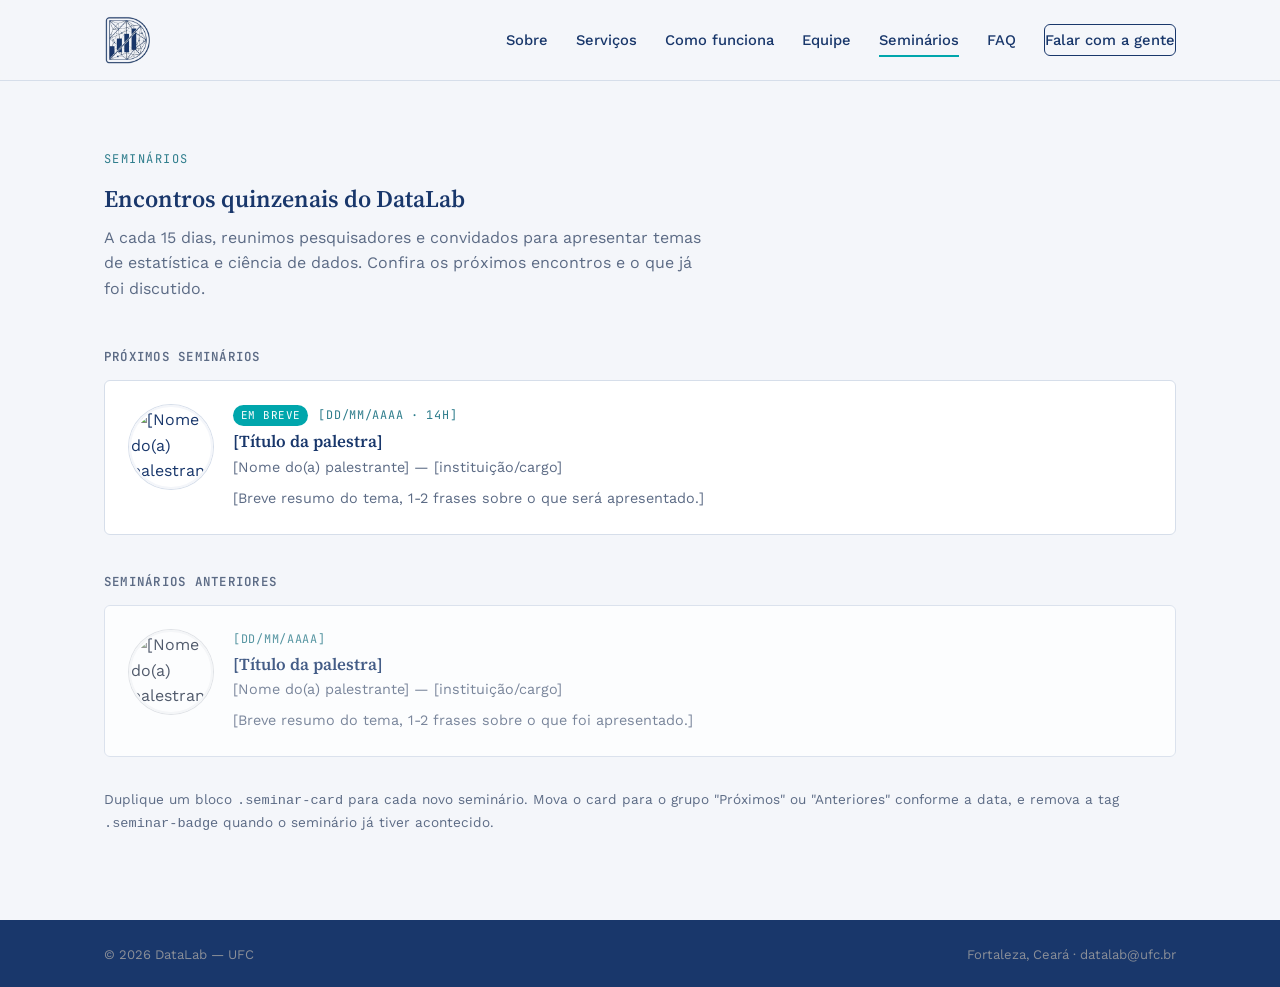
==== seminarios.html @ b123d824 "Add files via upload" ====
<!DOCTYPE html>
<html lang="pt-BR">
<head>
  <meta charset="UTF-8" />
  <meta name="viewport" content="width=device-width, initial-scale=1.0" />
  <title>Seminários – DataLab</title>
  <meta name="description" content="Seminários quinzenais do DataLab: palestrantes, temas e datas dos encontros." />
  <link rel="preconnect" href="https://fonts.googleapis.com" />
  <link rel="preconnect" href="https://fonts.gstatic.com" crossorigin />
  <link href="https://fonts.googleapis.com/css2?family=Source+Serif+4:wght@500;600;700&family=Work+Sans:wght@400;500;600;700&family=JetBrains+Mono:wght@400;500&display=swap" rel="stylesheet" />
  <link rel="stylesheet" href="style.css" />
</head>
<body>

  <a href="#main-content" class="skip-link">Pular para o conteúdo</a>

  <header class="nav-wrap" id="top">
    <nav class="nav container">
      <a href="index.html" class="nav-logo" aria-label="DataLab – início">
        <img src="imagens/datalab-icon.png" alt="DataLab" class="logo-full" />
      </a>
      <button class="nav-toggle" aria-label="Abrir menu de navegação" aria-expanded="false">
        <span></span><span></span><span></span>
      </button>
      <ul class="nav-links" role="list">
        <li><a href="index.html#sobre">Sobre</a></li>
        <li><a href="index.html#servicos">Serviços</a></li>
        <li><a href="index.html#processo">Como funciona</a></li>
        <li><a href="index.html#equipe">Equipe</a></li>
        <li><a href="seminarios.html" class="active">Seminários</a></li>
        <li><a href="index.html#faq">FAQ</a></li>
        <li><a href="index.html#contato" class="nav-cta">Falar com a gente</a></li>
      </ul>
    </nav>
  </header>

  <main id="main-content">

    <section class="seminars-header">
      <div class="container">
        <span class="eyebrow">Seminários</span>
        <h1>Encontros quinzenais do DataLab</h1>
        <p style="max-width:60ch;">A cada 15 dias, reunimos pesquisadores e convidados para apresentar temas de estatística e ciência de dados. Confira os próximos encontros e o que já foi discutido.</p>
      </div>
    </section>

    <section style="border-top:none; padding-top:0;">
      <div class="container">

        <h2 class="seminars-group-title">Próximos seminários</h2>

        <div class="seminar-card">
          <img class="seminar-photo" src="imagens/palestrante-exemplo-1.jpg" alt="[Nome do(a) palestrante]" />
          <div class="seminar-body">
            <div class="seminar-meta">
              <span class="seminar-badge">Em breve</span>
              <span>[dd/mm/aaaa · 14h]</span>
            </div>
            <h3>[Título da palestra]</h3>
            <p class="seminar-speaker">[Nome do(a) palestrante] — [instituição/cargo]</p>
            <p class="seminar-desc">[Breve resumo do tema, 1-2 frases sobre o que será apresentado.]</p>
          </div>
        </div>

        <h2 class="seminars-group-title">Seminários anteriores</h2>

        <div class="seminar-card is-past">
          <img class="seminar-photo" src="imagens/palestrante-exemplo-2.jpg" alt="[Nome do(a) palestrante]" />
          <div class="seminar-body">
            <div class="seminar-meta">
              <span>[dd/mm/aaaa]</span>
            </div>
            <h3>[Título da palestra]</h3>
            <p class="seminar-speaker">[Nome do(a) palestrante] — [instituição/cargo]</p>
            <p class="seminar-desc">[Breve resumo do tema, 1-2 frases sobre o que foi apresentado.]</p>
          </div>
        </div>

        <p style="margin-top:32px;font-size:.85rem;">Duplique um bloco <code>.seminar-card</code> para cada novo seminário. Mova o card para o grupo "Próximos" ou "Anteriores" conforme a data, e remova a tag <code>.seminar-badge</code> quando o seminário já tiver acontecido.</p>

      </div>
    </section>

  </main>

  <footer class="site-footer">
    <div class="container footer-row">
      <span>© <span id="ano"></span> DataLab — UFC</span>
      <span>Fortaleza, Ceará · datalab@ufc.br</span>
    </div>
  </footer>

  <script src="main.js"></script>
</body>
</html>
---- style.css ----
/* ============================================================
   DESIGN TOKENS
   Troque estas variáveis para adaptar a identidade visual.
   ============================================================ */
:root {
  /* Cor — paleta DataLab, derivada do azul-marinho do logo (#19376B) */
  --ink:      #19376B; /* azul-marinho do logo — texto principal, fundo escuro */
  --paper:    #F4F6FA; /* branco levemente azulado */
  --white:    #FFFFFF;
  --signal:   #00A6AC; /* ciano vibrante — destaque "dados/tech" (use com moderação) */
  --teal:     #2E7D8C; /* azul-petróleo — destaque secundário / links */
  --line:     #D6DEEA; /* bordas finas, tom frio */
  --muted:    #5C6B85; /* texto secundário, azul acinzentado */

  /* Tipografia */
  --font-display: "Source Serif 4", Georgia, serif;
  --font-body:    "Work Sans", -apple-system, sans-serif;
  --font-mono:    "JetBrains Mono", ui-monospace, monospace;

  /* Layout */
  --container: 1120px;
  --radius: 6px;
  --shadow: 0 8px 24px rgba(25, 55, 107, .08);
  --shadow-lg: 0 16px 40px rgba(25, 55, 107, .14);
}

* { box-sizing: border-box; }
html { scroll-behavior: smooth; }
body {
  margin: 0;
  background: var(--paper);
  color: var(--ink);
  font-family: var(--font-body);
  font-size: 16px;
  line-height: 1.6;
  -webkit-font-smoothing: antialiased;
}

img { max-width: 100%; height: auto; }

@media (prefers-reduced-motion: reduce) {
  html { scroll-behavior: auto; }
  * { animation-duration: 0.01ms !important; transition-duration: 0.01ms !important; }
}

.container { max-width: var(--container); margin: 0 auto; padding: 0 24px; }

a { color: var(--teal); }
a:focus-visible, button:focus-visible { outline: 2px solid var(--signal); outline-offset: 2px; }

.skip-link {
  position: absolute; left: -999px; top: 0; background: var(--ink); color: var(--white);
  padding: 10px 16px; z-index: 100;
}
.skip-link:focus { left: 16px; top: 16px; }

h1, h2, h3 { font-family: var(--font-display); font-weight: 600; line-height: 1.15; margin: 0 0 .5em; }
p { margin: 0 0 1em; color: var(--muted); }

.eyebrow {
  font-family: var(--font-mono); font-size: .75rem; letter-spacing: .12em; text-transform: uppercase;
  color: var(--teal); display: inline-block; margin-bottom: 12px;
}

.btn {
  display: inline-flex; align-items: center; gap: 8px; padding: 12px 22px;
  border-radius: var(--radius); font-family: var(--font-body); font-weight: 600;
  text-decoration: none; border: 1px solid var(--ink); cursor: pointer; font-size: .95rem;
  transition: transform .15s ease, background .15s ease, box-shadow .15s ease;
}
.btn-primary { background: var(--ink); color: var(--white); box-shadow: 0 1px 2px rgba(25,55,107,.2); }
.btn-primary:hover { background: var(--teal); border-color: var(--teal); transform: translateY(-1px); box-shadow: var(--shadow); }
.btn-outline { background: transparent; color: var(--ink); }
.btn-outline:hover { background: var(--ink); color: var(--white); transform: translateY(-1px); }
.btn-sm { padding: 8px 16px; font-size: .85rem; }

/* ── NAV ─────────────────────────────────────────────────── */
.nav-wrap { position: sticky; top: 0; z-index: 50; background: rgba(244,246,250,.86); backdrop-filter: blur(8px); border-bottom: 1px solid var(--line); }
.nav { display: flex; align-items: center; justify-content: space-between; padding: 16px 24px; }
.nav-logo {
  display: flex;
  align-items: center;
  text-decoration: none;
  color: var(--ink);
}

.logo-full {
  height: 48px;
  width: auto;
  object-fit: contain;
  display: block;
}

.logo-img {
  height: 24px;
  width: 24px;
  object-fit: contain;
  display: block;
  margin-bottom: 1px;
}

.logo-text {
  font-family: var(--font-display);
  font-weight: 600;
  font-size: 1.15rem;
  margin-left: -1px;
  margin-bottom: -6px;
}

.nav-links { list-style: none; display: flex; gap: 28px; margin: 0; padding: 0; align-items: center; }
.nav-links a { color: var(--ink); text-decoration: none; font-size: .92rem; font-weight: 500; padding: 6px 0; border-bottom: 2px solid transparent; transition: border-color .15s ease; }
.nav-links a:hover, .nav-links a.active { border-bottom-color: var(--signal); }
.nav-cta { border: 1px solid var(--ink) !important; padding: 8px 16px; border-radius: var(--radius); }

.nav-toggle { display: none; flex-direction: column; gap: 5px; background: none; border: none; cursor: pointer; padding: 6px; }
.nav-toggle span { width: 22px; height: 2px; background: var(--ink); }

@media (max-width: 860px) {
  .nav-toggle { display: flex; }
  .nav-links {
    position: absolute; top: 100%; left: 0; right: 0; flex-direction: column; align-items: flex-start;
    background: var(--paper); border-bottom: 1px solid var(--line); padding: 16px 24px; gap: 14px;
    display: none;
  }
  .nav-links.open { display: flex; }
}

/* ── HERO ────────────────────────────────────────────────── */
.hero {
  padding: 104px 0 0;
  position: relative;
  background-image: radial-gradient(var(--line) 1.5px, transparent 1.5px);
  background-size: 28px 28px;
}
.hero .container { position: relative; padding-bottom: 0; }
.hero-content { max-width: 62ch; }
.hero h1 { font-size: clamp(2.2rem, 4.5vw, 3.4rem); max-width: 15ch; }
.hero-lede { font-size: 1.15rem; max-width: 48ch; }
.hero-actions { display: flex; gap: 14px; margin-top: 8px; flex-wrap: wrap; }

/* Elemento-assinatura: faixa horizontal estilo "recibo/planilha" */
.hero-stats {
  margin-top: 56px;
  border-top: 1px solid var(--ink);
  border-bottom: 1px solid var(--ink);
  display: flex; flex-wrap: wrap;
  font-family: var(--font-mono);
  background: rgba(255,255,255,.5);
}
.hero-stat {
  flex: 1 1 220px;
  padding: 18px 24px;
  border-left: 1px dashed var(--line);
}
.hero-stat:first-child { border-left: none; }
.hero-stat-label {
  display: block; font-size: .72rem; color: var(--muted);
  text-transform: uppercase; letter-spacing: .08em; margin-bottom: 6px;
}
.hero-stat-value { display: block; font-weight: 600; color: var(--ink); font-size: .95rem; }

@media (max-width: 700px) {
  .hero-stat { flex: 1 1 100%; border-left: none; border-top: 1px dashed var(--line); }
  .hero-stat:first-child { border-top: none; }
}

/* ── SECTIONS ────────────────────────────────────────────── */
section { padding: 72px 0; border-top: 1px solid var(--line); }
.section-head { max-width: 60ch; margin-bottom: 40px; }

.reveal { opacity: 0; transform: translateY(14px); transition: opacity .5s ease, transform .5s ease; }
.reveal.visible { opacity: 1; transform: none; }

.sobre-grid { display: grid; grid-template-columns: .9fr 1.1fr; gap: 48px; }
@media (max-width: 860px) { .sobre-grid { grid-template-columns: 1fr; } }

.grid-3 { display: grid; grid-template-columns: repeat(3, 1fr); gap: 20px; }
.card {
  background: var(--white); padding: 32px 28px; border: 1px solid var(--line); border-radius: var(--radius);
  transition: box-shadow .2s ease, transform .2s ease;
}
.card:hover { box-shadow: var(--shadow); transform: translateY(-3px); }
.card h3 { font-size: 1.15rem; }
@media (max-width: 860px) { .grid-3 { grid-template-columns: 1fr; } }

/* Processo — numeração se justifica: é uma sequência real de etapas */
.process-list { list-style: none; margin: 0; padding: 0; display: grid; gap: 0; }
.process-item {
  display: grid; grid-template-columns: 64px 1fr; gap: 20px; padding: 24px 0;
  border-top: 1px solid var(--line);
}
.process-item:last-child { border-bottom: 1px solid var(--line); }
.process-num { font-family: var(--font-mono); color: var(--signal); font-size: 1.1rem; }
.process-item h3 { font-size: 1.05rem; margin-bottom: 4px; }

.grid-team { display: grid; grid-template-columns: repeat(3, 1fr); gap: 32px; }
.team-card .avatar {
  width: 100%; aspect-ratio: 1; border-radius: var(--radius); background: var(--ink);
  display: flex; align-items: center; justify-content: center;
  color: var(--paper); font-family: var(--font-mono); font-size: 1.6rem;
}
.team-card h3 { font-size: 1rem; margin: 14px 0 2px; }
.team-role { font-family: var(--font-mono); font-size: .78rem; color: var(--teal); text-transform: uppercase; letter-spacing: .06em; }

.avatar-img {
  width: 100%;
  aspect-ratio: 1;
  object-fit: cover;
  border-radius: var(--radius);
  display: block;
  transition: transform .3s ease;
}
.team-card:hover .avatar-img { transform: scale(1.03); }

@media (max-width: 700px) { .grid-team { grid-template-columns: 1fr 1fr; } }

.faq-item { border-top: 1px solid var(--line); padding: 20px 0; }
.faq-item:last-child { border-bottom: 1px solid var(--line); }
.faq-item summary { cursor: pointer; font-weight: 600; list-style: none; display: flex; justify-content: space-between; }
.faq-item summary::-webkit-details-marker { display: none; }
.faq-item summary::after { content: "+"; font-family: var(--font-mono); color: var(--signal); }
.faq-item[open] summary::after { content: "–"; }
.faq-item p { margin-top: 12px; }

.contato { background: var(--ink); color: var(--paper); }
.contato h2 { color: var(--white); }
.contato p { color: #B9BCC4; }
.contato .btn-primary { background: var(--signal); border-color: var(--signal); color: var(--ink); }
.contato .btn-primary:hover { background: var(--white); border-color: var(--white); }

footer.site-footer { background: var(--ink); color: #8B8F98; padding: 24px 0; font-size: .82rem; }
.footer-row { display: flex; justify-content: space-between; flex-wrap: wrap; gap: 8px; }

.inscricao-banner { background: var(--signal); color: var(--ink); }
.inscricao-inner { display: flex; align-items: center; gap: 14px; padding: 12px 24px; }
.inscricao-icon svg { width: 20px; height: 20px; }
.inscricao-text { flex: 1; font-size: .88rem; }
.inscricao-close { background: none; border: none; font-size: 1.1rem; cursor: pointer; color: var(--ink); }

/* ── Página de Seminários ────────────────────────────────── */
.seminars-header { padding: 64px 0 32px; border-top: none; }
.seminars-header .eyebrow { margin-bottom: 16px; }

.seminars-group-title {
  font-family: var(--font-mono); font-size: .78rem; letter-spacing: .1em; text-transform: uppercase;
  color: var(--muted); margin: 40px 0 16px;
}
.seminars-group-title:first-of-type { margin-top: 0; }

.seminar-card {
  display: flex; gap: 20px; align-items: flex-start;
  padding: 24px; border: 1px solid var(--line); border-radius: var(--radius);
  background: var(--white); margin-bottom: 16px;
  transition: box-shadow .2s ease, transform .2s ease;
}
.seminar-card:hover { box-shadow: var(--shadow); transform: translateY(-2px); }

.seminar-photo {
  width: 84px; height: 84px; border-radius: 50%; object-fit: cover; flex-shrink: 0;
  border: 2px solid var(--paper); box-shadow: 0 0 0 1px var(--line);
}

.seminar-body { flex: 1; min-width: 0; }
.seminar-meta {
  display: flex; align-items: center; gap: 10px; flex-wrap: wrap;
  font-family: var(--font-mono); font-size: .74rem; color: var(--teal);
  text-transform: uppercase; letter-spacing: .06em; margin-bottom: 6px;
}
.seminar-badge {
  background: var(--signal); color: var(--white); padding: 2px 8px; border-radius: 100px;
  font-family: var(--font-mono); font-size: .68rem; letter-spacing: .04em;
}
.seminar-card h3 { font-size: 1.05rem; margin: 0 0 4px; }
.seminar-speaker { font-size: .9rem; color: var(--muted); margin-bottom: 8px; }
.seminar-desc { font-size: .9rem; margin-bottom: 0; }

.seminar-card.is-past { opacity: .8; }
.seminar-card.is-past .seminar-photo { filter: grayscale(60%); }

@media (max-width: 600px) {
  .seminar-card { flex-direction: column; align-items: flex-start; }
}
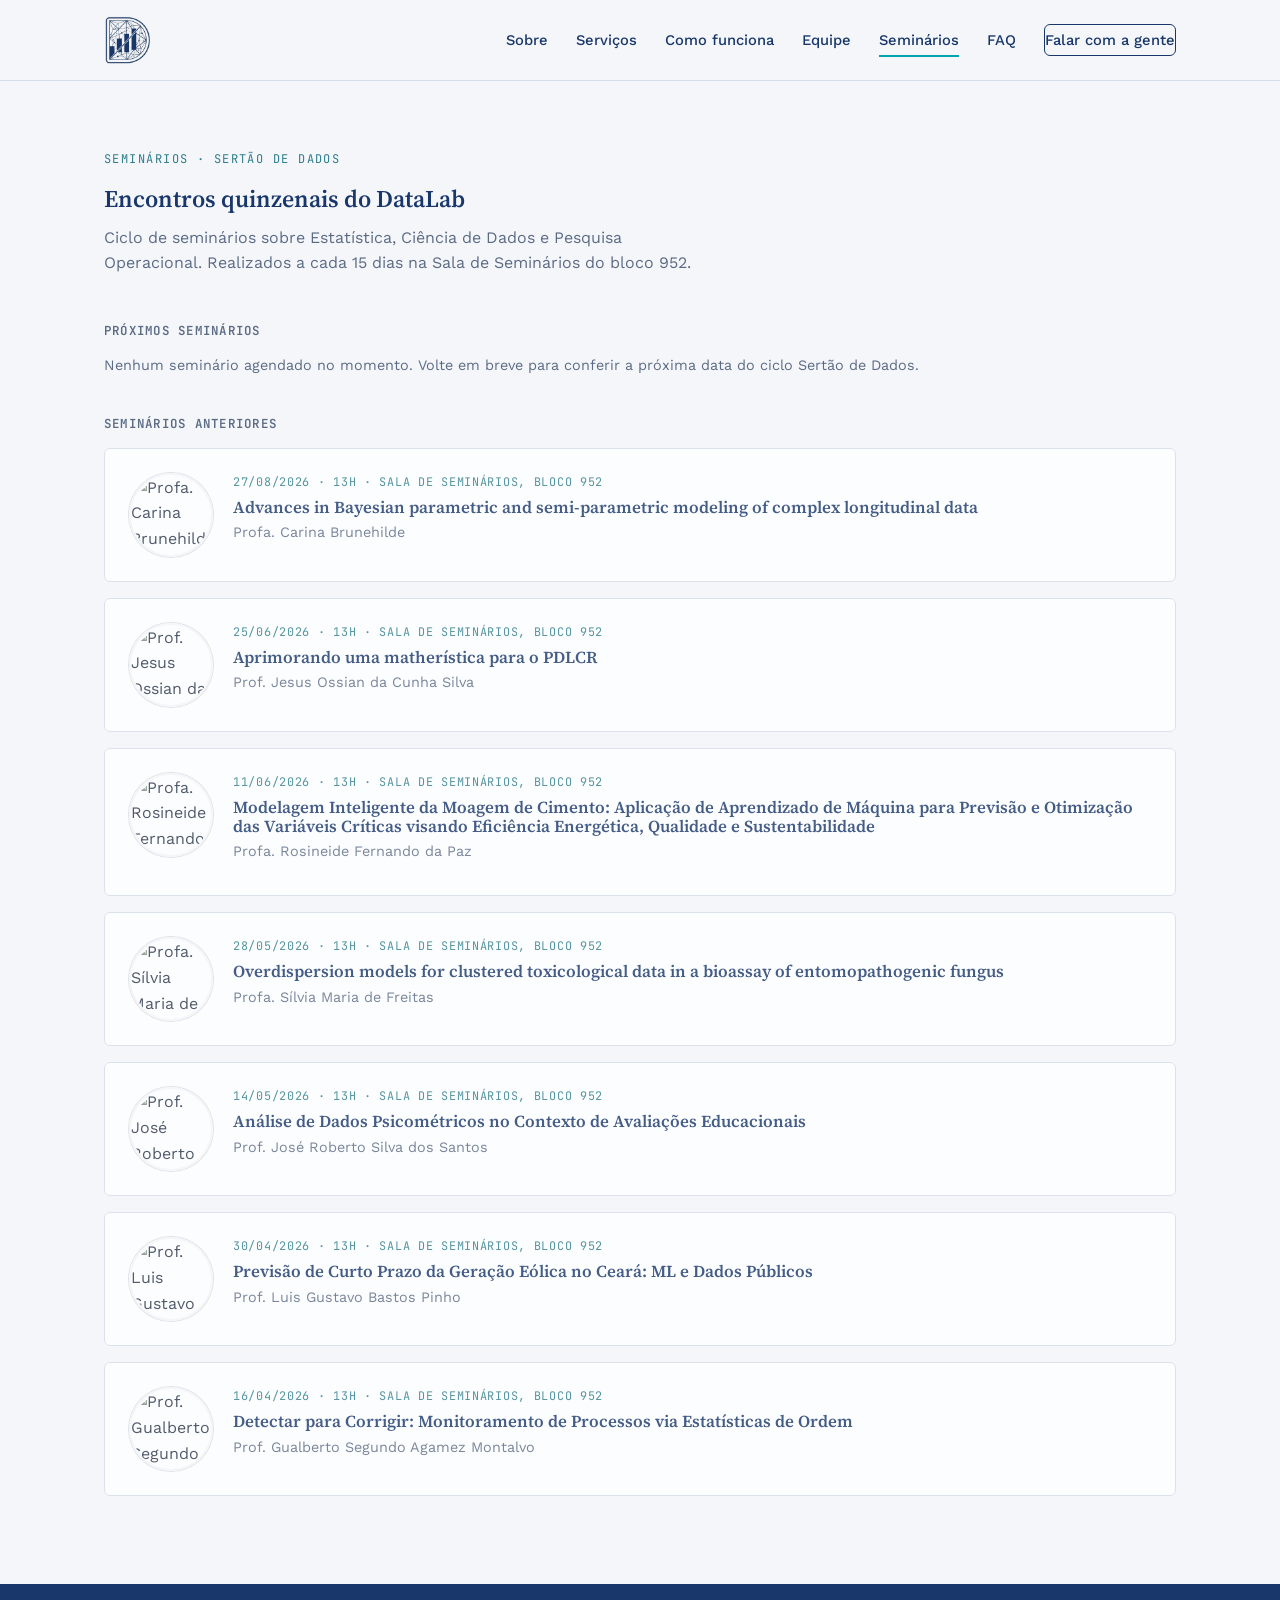
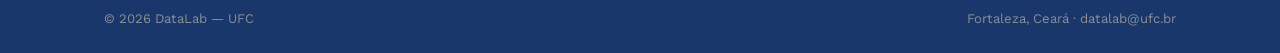
==== commit c16084be: "Update seminarios.html" ====
--- a/seminarios.html
+++ b/seminarios.html
@@ -4,7 +4,7 @@
   <meta charset="UTF-8" />
   <meta name="viewport" content="width=device-width, initial-scale=1.0" />
   <title>Seminários – DataLab</title>
-  <meta name="description" content="Seminários quinzenais do DataLab: palestrantes, temas e datas dos encontros." />
+  <meta name="description" content="Seminários quinzenais do DataLab (Sertão de Dados): palestrantes, temas e datas dos encontros." />
   <link rel="preconnect" href="https://fonts.googleapis.com" />
   <link rel="preconnect" href="https://fonts.gstatic.com" crossorigin />
   <link href="https://fonts.googleapis.com/css2?family=Source+Serif+4:wght@500;600;700&family=Work+Sans:wght@400;500;600;700&family=JetBrains+Mono:wght@400;500&display=swap" rel="stylesheet" />
@@ -38,9 +38,9 @@
 
     <section class="seminars-header">
       <div class="container">
-        <span class="eyebrow">Seminários</span>
+        <span class="eyebrow">Seminários · Sertão de Dados</span>
         <h1>Encontros quinzenais do DataLab</h1>
-        <p style="max-width:60ch;">A cada 15 dias, reunimos pesquisadores e convidados para apresentar temas de estatística e ciência de dados. Confira os próximos encontros e o que já foi discutido.</p>
+        <p style="max-width:60ch;">Ciclo de seminários sobre Estatística, Ciência de Dados e Pesquisa Operacional. Realizados a cada 15 dias na Sala de Seminários do bloco 952.</p>
       </div>
     </section>
 
@@ -48,35 +48,72 @@
       <div class="container">
 
         <h2 class="seminars-group-title">Próximos seminários</h2>
-
-        <div class="seminar-card">
-          <img class="seminar-photo" src="imagens/palestrante-exemplo-1.jpg" alt="[Nome do(a) palestrante]" />
-          <div class="seminar-body">
-            <div class="seminar-meta">
-              <span class="seminar-badge">Em breve</span>
-              <span>[dd/mm/aaaa · 14h]</span>
-            </div>
-            <h3>[Título da palestra]</h3>
-            <p class="seminar-speaker">[Nome do(a) palestrante] — [instituição/cargo]</p>
-            <p class="seminar-desc">[Breve resumo do tema, 1-2 frases sobre o que será apresentado.]</p>
-          </div>
-        </div>
+        <p style="font-size:.9rem;">Nenhum seminário agendado no momento. Volte em breve para conferir a próxima data do ciclo Sertão de Dados.</p>
 
         <h2 class="seminars-group-title">Seminários anteriores</h2>
 
         <div class="seminar-card is-past">
-          <img class="seminar-photo" src="imagens/palestrante-exemplo-2.jpg" alt="[Nome do(a) palestrante]" />
+          <img class="seminar-photo" src="imagens/seminario-carina-brunehilde.jpg" alt="Profa. Carina Brunehilde" />
           <div class="seminar-body">
-            <div class="seminar-meta">
-              <span>[dd/mm/aaaa]</span>
-            </div>
-            <h3>[Título da palestra]</h3>
-            <p class="seminar-speaker">[Nome do(a) palestrante] — [instituição/cargo]</p>
-            <p class="seminar-desc">[Breve resumo do tema, 1-2 frases sobre o que foi apresentado.]</p>
+            <div class="seminar-meta"><span>27/08/2026 · 13h · Sala de Seminários, bloco 952</span></div>
+            <h3>Advances in Bayesian parametric and semi-parametric modeling of complex longitudinal data</h3>
+            <p class="seminar-speaker">Profa. Carina Brunehilde</p>
           </div>
         </div>
 
-        <p style="margin-top:32px;font-size:.85rem;">Duplique um bloco <code>.seminar-card</code> para cada novo seminário. Mova o card para o grupo "Próximos" ou "Anteriores" conforme a data, e remova a tag <code>.seminar-badge</code> quando o seminário já tiver acontecido.</p>
+        <div class="seminar-card is-past">
+          <img class="seminar-photo" src="imagens/seminario-jesus-ossian.jpg" alt="Prof. Jesus Ossian da Cunha Silva" />
+          <div class="seminar-body">
+            <div class="seminar-meta"><span>25/06/2026 · 13h · Sala de Seminários, bloco 952</span></div>
+            <h3>Aprimorando uma matherística para o PDLCR</h3>
+            <p class="seminar-speaker">Prof. Jesus Ossian da Cunha Silva</p>
+          </div>
+        </div>
+
+        <div class="seminar-card is-past">
+          <img class="seminar-photo" src="imagens/seminario-rosineide-paz.jpg" alt="Profa. Rosineide Fernando da Paz" />
+          <div class="seminar-body">
+            <div class="seminar-meta"><span>11/06/2026 · 13h · Sala de Seminários, bloco 952</span></div>
+            <h3>Modelagem Inteligente da Moagem de Cimento: Aplicação de Aprendizado de Máquina para Previsão e Otimização das Variáveis Críticas visando Eficiência Energética, Qualidade e Sustentabilidade</h3>
+            <p class="seminar-speaker">Profa. Rosineide Fernando da Paz</p>
+          </div>
+        </div>
+
+        <div class="seminar-card is-past">
+          <img class="seminar-photo" src="imagens/seminario-silvia-freitas.jpg" alt="Profa. Sílvia Maria de Freitas" />
+          <div class="seminar-body">
+            <div class="seminar-meta"><span>28/05/2026 · 13h · Sala de Seminários, bloco 952</span></div>
+            <h3>Overdispersion models for clustered toxicological data in a bioassay of entomopathogenic fungus</h3>
+            <p class="seminar-speaker">Profa. Sílvia Maria de Freitas</p>
+          </div>
+        </div>
+
+        <div class="seminar-card is-past">
+          <img class="seminar-photo" src="imagens/seminario-jose-roberto-santos.jpg" alt="Prof. José Roberto Silva dos Santos" />
+          <div class="seminar-body">
+            <div class="seminar-meta"><span>14/05/2026 · 13h · Sala de Seminários, bloco 952</span></div>
+            <h3>Análise de Dados Psicométricos no Contexto de Avaliações Educacionais</h3>
+            <p class="seminar-speaker">Prof. José Roberto Silva dos Santos</p>
+          </div>
+        </div>
+
+        <div class="seminar-card is-past">
+          <img class="seminar-photo" src="imagens/seminario-luis-gustavo-pinho.jpg" alt="Prof. Luis Gustavo Bastos Pinho" />
+          <div class="seminar-body">
+            <div class="seminar-meta"><span>30/04/2026 · 13h · Sala de Seminários, bloco 952</span></div>
+            <h3>Previsão de Curto Prazo da Geração Eólica no Ceará: ML e Dados Públicos</h3>
+            <p class="seminar-speaker">Prof. Luis Gustavo Bastos Pinho</p>
+          </div>
+        </div>
+
+        <div class="seminar-card is-past">
+          <img class="seminar-photo" src="imagens/seminario-gualberto-agamez.jpg" alt="Prof. Gualberto Segundo Agamez Montalvo" />
+          <div class="seminar-body">
+            <div class="seminar-meta"><span>16/04/2026 · 13h · Sala de Seminários, bloco 952</span></div>
+            <h3>Detectar para Corrigir: Monitoramento de Processos via Estatísticas de Ordem</h3>
+            <p class="seminar-speaker">Prof. Gualberto Segundo Agamez Montalvo</p>
+          </div>
+        </div>
 
       </div>
     </section>
--- a/style.css
+++ b/style.css
@@ -133,13 +133,27 @@
   background-size: 28px 28px;
 }
 .hero .container { position: relative; padding-bottom: 0; }
-.hero-content { max-width: 62ch; }
+.hero-grid { display: grid; grid-template-columns: 1.15fr .85fr; gap: 32px; align-items: center; }
+.hero-content { max-width: 56ch; }
 .hero h1 { font-size: clamp(2.2rem, 4.5vw, 3.4rem); max-width: 15ch; }
 .hero-lede { font-size: 1.15rem; max-width: 48ch; }
 .hero-actions { display: flex; gap: 14px; margin-top: 8px; flex-wrap: wrap; }
 
+/* Ilustração decorativa do hero — abstrata, ecoa o motivo "rede + dados" do logo */
+.hero-graphic { width: 100%; height: auto; max-width: 360px; justify-self: center; }
+.hero-graphic-lines line { stroke: var(--line); }
+.hero-graphic-bars rect { fill: var(--ink); opacity: .08; }
+.hero-graphic-dots circle { fill: var(--signal); }
+.hero-graphic-dots circle:last-child { fill: var(--ink); }
+
+@media (max-width: 860px) {
+  .hero-grid { grid-template-columns: 1fr; }
+  .hero-graphic { display: none; }
+}
+
 /* Elemento-assinatura: faixa horizontal estilo "recibo/planilha" */
 .hero-stats {
+  grid-column: 1 / -1;
   margin-top: 56px;
   border-top: 1px solid var(--ink);
   border-bottom: 1px solid var(--ink);
